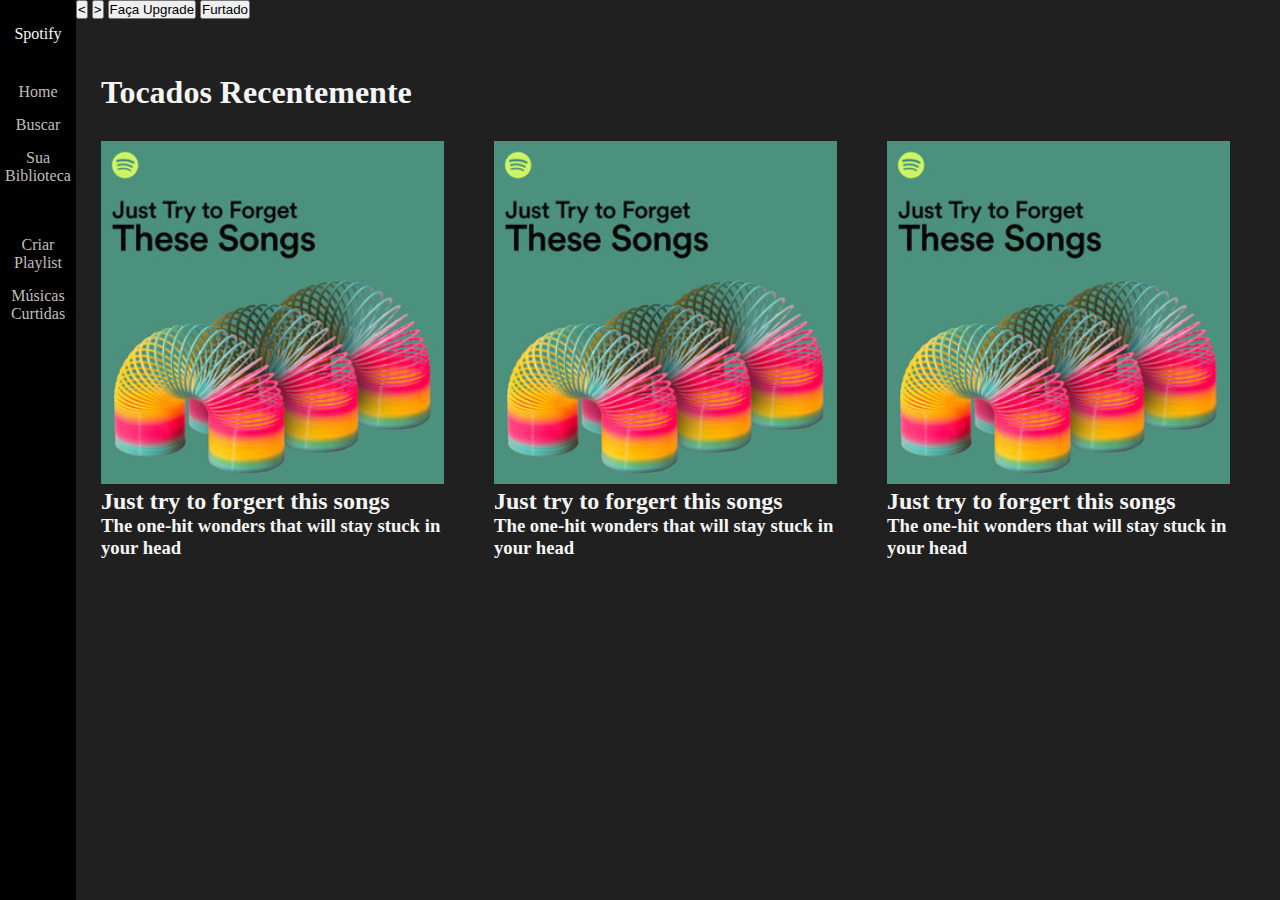
==== SpotifyClone/Index.html @ ba8215af "Adicionados as playlists, heades  e navegação. Estilização pendente" ====
<!DOCTYPE html>
<html>
<head>
    <meta charset='utf-8'>
    <meta http-equiv='X-UA-Compatible' content='IE=edge'>
    <title>Spotify | Home</title>
    <meta name='viewport' content='width=device-width, initial-scale=1'>
    <link rel='stylesheet' type='text/css' media='screen' href='Styles.css'>
    <script src='Script.js'></script>
</head>
<body>
    <nav class="navegacao">
       
        <div class="logo">Spotify</div>

        <div class="principal">
            <a href="#">Home</a>
            <a href="#">Buscar</a>
            <a href="#">Sua Biblioteca</a>
            <br><br>
            <a href="#">Criar Playlist</a>
            <a href="#">Músicas Curtidas</a>
        </div>
       
        <div class="musicas">
        
        </div>
    </nav>

    
    <nav class="content">
        <header>
            <button> < </button>
            <button> > </button>
            <button class="upgrade">Faça Upgrade</button> 
            <button class="perfil">Furtado</button>
        </header>
        <div class="container">
            <h1>Tocados Recentemente</h1>
                
            <div class="card">
                <a href="#">
                    <img src="img/Playlist.png" alt="">    
                    <h2>Just try to forgert this songs</h2>
                    <h3>The one-hit wonders that will stay stuck in your head</h3>
                </a>
                
                <a href="#">
                    <img src="img/Playlist.png" alt="">    
                    <h2>Just try to forgert this songs</h2>
                    <h3>The one-hit wonders that will stay stuck in your head</h3>
                </a>
        
                <a href="#">
                    <img src="img/Playlist.png" alt="">    
                    <h2>Just try to forgert this songs</h2>
                    <h3>The one-hit wonders that will stay stuck in your head</h3>
                </a>
            </div>
        </div>
    </nav>

</body>
</html>
---- SpotifyClone/Styles.css ----
*{
    padding: 0;
    margin: 0;
}

.navegacao{
    background-color: rgb(0, 0, 0);
    width: 350px;
    text-align: center;
    margin: 0;
    height: 100vh;
}

.logo{
    margin-bottom: 40px;
    text-align: center;
    color: whitesmoke;
    margin-top:0;
    margin-left: 0;
    padding-top: 25px;
    ;
}

.principal{
    display: flex;
    flex-direction: column;
    margin-bottom: 45px;
}

.principal a{
   text-decoration: none;
   margin-bottom: 15px;
   color: rgb(192, 190, 190);
}

.principal a:hover{
    color: white;
}

body{
    display: flex;
    flex-direction: row;
}

.content{
    color: whitesmoke;
    background-color: rgb(32, 32, 32);
    width: 200vh;
}

.container{
    margin-top: 55px;
    margin-left: 25px;
}

.card{
    display: flex;
    flex-direction: row;
    margin-top: 30px;
}

.card a{
    color: whitesmoke;
    text-decoration: none;
    padding-right: 50px;
}
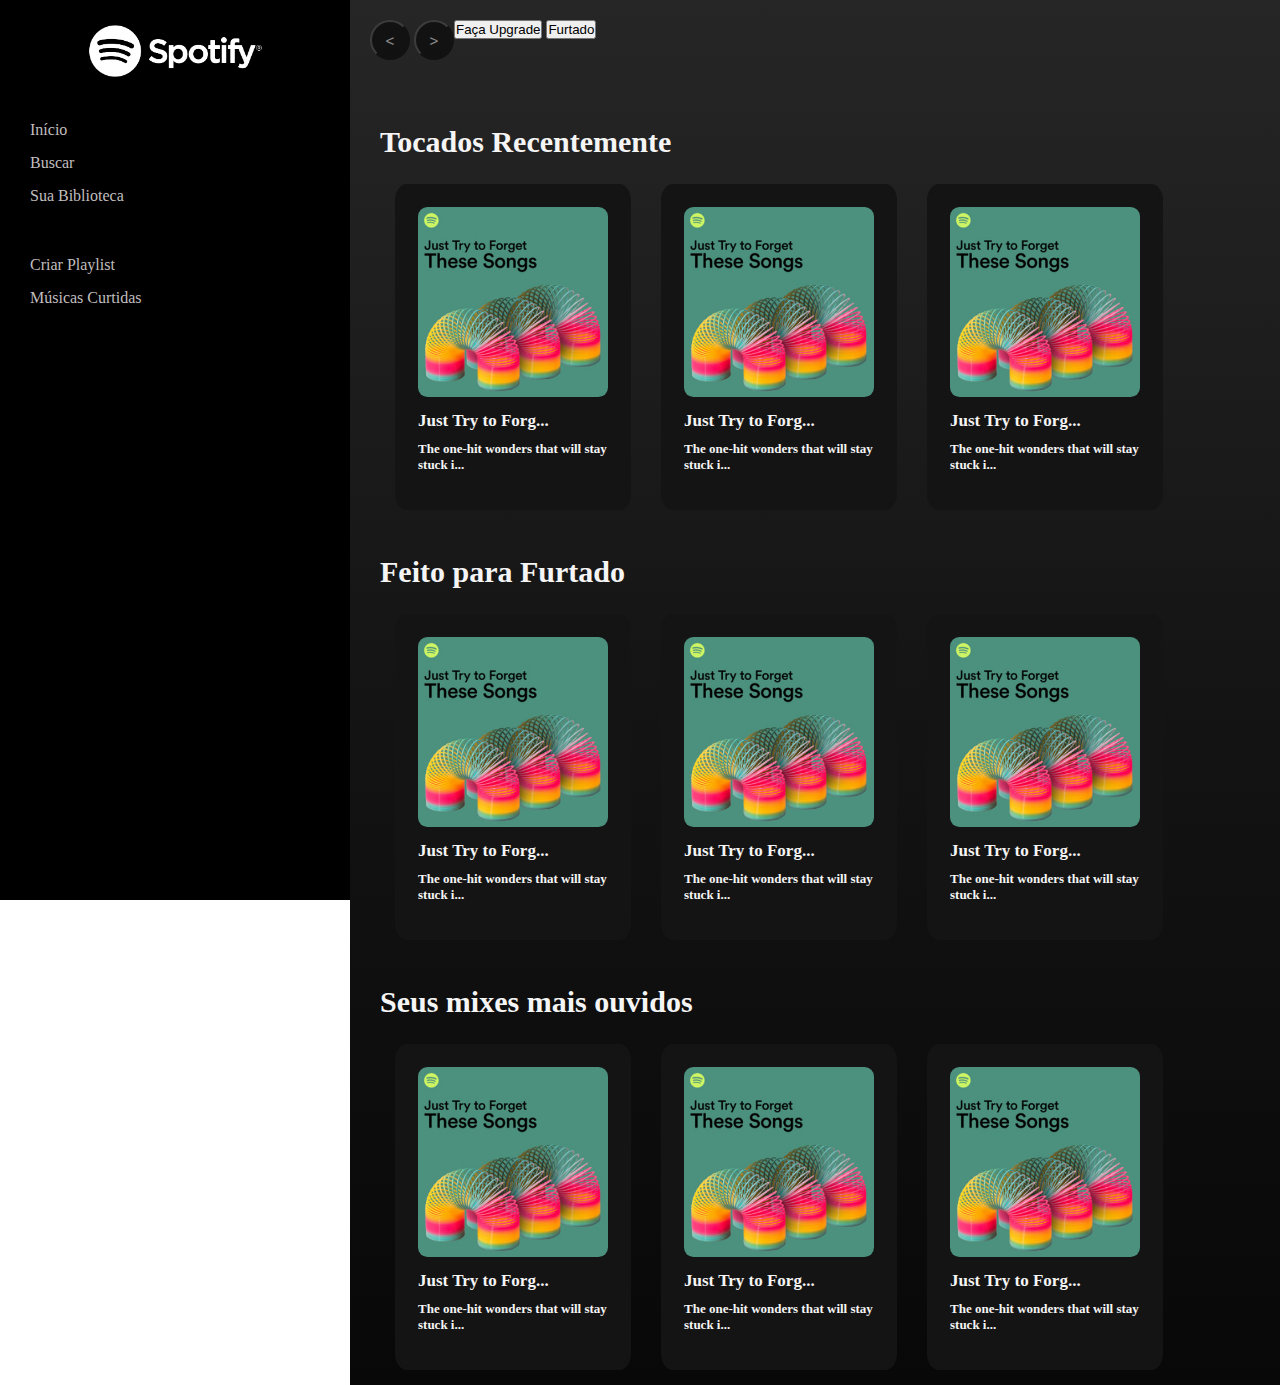
==== commit 477a2163: "Avanço na estilização, cards melhorados e novos cards adicionados. Logo adicionada" ====
--- a/SpotifyClone/Index.html
+++ b/SpotifyClone/Index.html
@@ -11,10 +11,12 @@
 <body>
     <nav class="navegacao">
        
-        <div class="logo">Spotify</div>
+        <div class="logo">
+            <img src="img/White_Logo.png" alt="">
+        </div>
 
         <div class="principal">
-            <a href="#">Home</a>
+            <a href="#">Início</a>
             <a href="#">Buscar</a>
             <a href="#">Sua Biblioteca</a>
             <br><br>
@@ -27,38 +29,108 @@
         </div>
     </nav>
 
-    
     <nav class="content">
         <header>
-            <button> < </button>
-            <button> > </button>
+            <div class="left">
+            <button class="preview"> < </button>
+            <button class="next"> > </button>
+            </div>
+            
+            <div class="right">
             <button class="upgrade">Faça Upgrade</button> 
             <button class="perfil">Furtado</button>
+            </div>   
         </header>
         <div class="container">
+            
+            <!-- Inicio card 1 -->  
             <h1>Tocados Recentemente</h1>
                 
             <div class="card">
+                <div class="playlist">
                 <a href="#">
                     <img src="img/Playlist.png" alt="">    
-                    <h2>Just try to forgert this songs</h2>
-                    <h3>The one-hit wonders that will stay stuck in your head</h3>
+                    <h2>Just Try to Forg...</h2>
+                    <h3>The one-hit wonders that will stay stuck i...</h3>
                 </a>
-                
+                </div>
+                <div class="playlist">
                 <a href="#">
                     <img src="img/Playlist.png" alt="">    
-                    <h2>Just try to forgert this songs</h2>
-                    <h3>The one-hit wonders that will stay stuck in your head</h3>
+                    <h2>Just Try to Forg...</h2>
+                    <h3>The one-hit wonders that will stay stuck i...</h3>
                 </a>
-        
+                </div>
+                <div class="playlist">
                 <a href="#">
                     <img src="img/Playlist.png" alt="">    
-                    <h2>Just try to forgert this songs</h2>
-                    <h3>The one-hit wonders that will stay stuck in your head</h3>
+                    <h2>Just Try to Forg...</h2>
+                    <h3>The one-hit wonders that will stay stuck i...</h3>
                 </a>
+                </div>
             </div>
+            <!-- Fim card 1 -->
+
+            <!-- Inicio card 2 -->
+            <h1>Feito para Furtado</h1>
+            
+            <div class="card">
+                <div class="playlist">
+                <a href="#">
+                    <img src="img/Playlist.png" alt="">    
+                    <h2>Just Try to Forg...</h2>
+                    <h3>The one-hit wonders that will stay stuck i...</h3>
+                </a>
+                </div>
+                <div class="playlist">
+                <a href="#">
+                    <img src="img/Playlist.png" alt="">    
+                    <h2>Just Try to Forg...</h2>
+                    <h3>The one-hit wonders that will stay stuck i...</h3>
+                </a>
+                </div>
+                <div class="playlist">
+                <a href="#">
+                    <img src="img/Playlist.png" alt="">    
+                    <h2>Just Try to Forg...</h2>
+                    <h3>The one-hit wonders that will stay stuck i...</h3>
+                </a>
+                </div>
+            </div>
+            <!-- Fim card 2 -->
+
+            <!-- Inicio card 3 -->
+            <h1>Seus mixes mais ouvidos</h1>
+            <div class="card">
+                <div class="playlist">
+                <a href="#">
+                    <img src="img/Playlist.png" alt="">    
+                    <h2>Just Try to Forg...</h2>
+                    <h3>The one-hit wonders that will stay stuck i...</h3>
+                </a>
+                </div>
+                <div class="playlist">
+                <a href="#">
+                    <img src="img/Playlist.png" alt="">    
+                    <h2>Just Try to Forg...</h2>
+                    <h3>The one-hit wonders that will stay stuck i...</h3>
+                </a>
+                </div>
+                <div class="playlist">
+                <a href="#">
+                    <img src="img/Playlist.png" alt="">    
+                    <h2>Just Try to Forg...</h2>
+                    <h3>The one-hit wonders that will stay stuck i...</h3>
+                </a>
+                </div>
+            </div>
+            <!-- Fim card 3 -->
         </div>
     </nav>
 
+<footer>
+
+</footer>
+
 </body>
 </html>--- a/SpotifyClone/Styles.css
+++ b/SpotifyClone/Styles.css
@@ -6,9 +6,10 @@
 .navegacao{
     background-color: rgb(0, 0, 0);
     width: 350px;
-    text-align: center;
+    text-align: left;
     margin: 0;
     height: 100vh;
+    position: fixed;
 }
 
 .logo{
@@ -18,13 +19,17 @@
     margin-top:0;
     margin-left: 0;
     padding-top: 25px;
-    ;
+}
+
+.logo img{
+    width: 175px;
 }
 
 .principal{
     display: flex;
     flex-direction: column;
     margin-bottom: 45px;
+    padding-left: 30px;
 }
 
 .principal a{
@@ -44,24 +49,100 @@
 
 .content{
     color: whitesmoke;
-    background-color: rgb(32, 32, 32);
+    background-image: linear-gradient( to bottom,rgb(38, 38, 38), rgb(20, 20, 20), rgb(8, 8, 8) );
     width: 200vh;
+    margin-left: 350px;
 }
 
 .container{
-    margin-top: 55px;
-    margin-left: 25px;
+    margin-top: 35px;
+    margin-left: 30px;
 }
 
 .card{
     display: flex;
     flex-direction: row;
-    margin-top: 30px;
+    padding-top: 10px;
+    align-content: space-around;
 }
 
-.card a{
+.playlist a{
     color: whitesmoke;
     text-decoration: none;
     padding-right: 50px;
 }
 
+.preview{
+    border-radius: 50%;
+    background-color: black;
+    width: 40px;
+    height: 40px;
+    color: whitesmoke;
+    opacity: 0.5;
+    font-size: 15px;
+}
+
+.next{
+    border-radius: 50%;
+    background-color: black;
+    width: 40px;
+    height: 40px;
+    color: whitesmoke;
+    opacity: 0.5;
+    font-size: 15px;
+}
+
+.left{
+padding-left:20px;
+}
+
+.right{
+    text-align:end;
+}
+
+header{
+    display: flex;
+    padding-top: 20px;
+}
+.playlist{
+    padding: 20px;
+    border-style: solid;
+    border-radius: 5%;
+    border-color: rgb(20, 20, 20);
+    align-items: center;
+    margin: 15px;
+    width: 190px;
+    height: 280px;
+    background-color: rgb(20, 20, 20);
+}
+
+.playlist img{
+    width: 190px;
+    border-radius: 5%;
+    box-shadow: 40px;
+}
+
+.playlist h2{
+    font-size: 17px;
+    padding-top: 10px;
+}
+
+.playlist h3{
+    padding-top: 10px;
+    font-size: 13px;
+}
+
+.card :hover{
+    background-color:rgb(38, 38, 38) ;
+    cursor: pointer;
+}
+
+.container h1{
+    font-size: 30px;
+    padding-top: 30px;
+}
+
+footer{
+    background-color: rgb(38, 38, 38);
+    position: fixed;
+}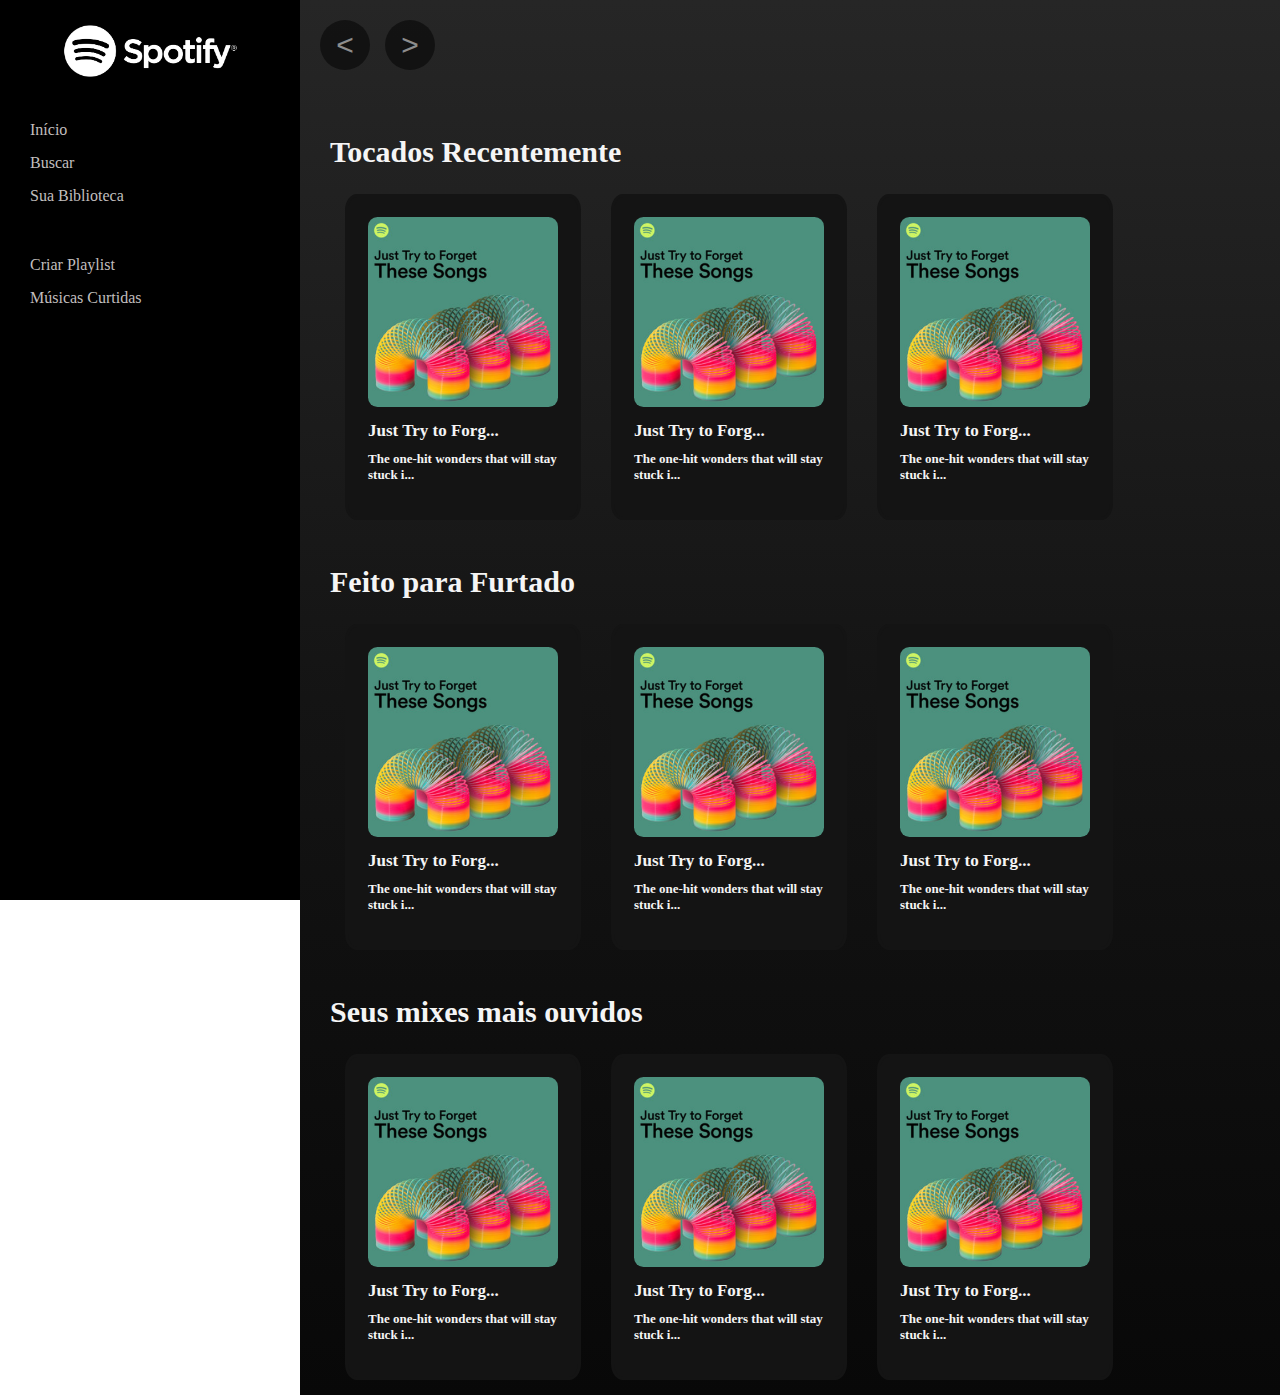
==== commit c869b16f: "Modificações no header, foto de perfil adicionada, ajustes nas medidas dos botões e estilização do h" ====
--- a/SpotifyClone/Index.html
+++ b/SpotifyClone/Index.html
@@ -12,7 +12,9 @@
     <nav class="navegacao">
        
         <div class="logo">
-            <img src="img/White_Logo.png" alt="">
+            <a href="Index.html">
+                <img src="img/White_Logo.png" alt="Spotify">
+            </a>
         </div>
 
         <div class="principal">
@@ -30,7 +32,7 @@
     </nav>
 
     <nav class="content">
-        <header>
+        <header class="menu">
             <div class="left">
             <button class="preview"> < </button>
             <button class="next"> > </button>
@@ -38,7 +40,10 @@
             
             <div class="right">
             <button class="upgrade">Faça Upgrade</button> 
-            <button class="perfil">Furtado</button>
+            <button class="perfil">
+                <img src="img/avatar.jpg" alt="avatar" class="avatar">
+                <h4>Furtado</h4>
+            </button>
             </div>   
         </header>
         <div class="container">
--- a/SpotifyClone/Styles.css
+++ b/SpotifyClone/Styles.css
@@ -5,7 +5,7 @@
 
 .navegacao{
     background-color: rgb(0, 0, 0);
-    width: 350px;
+    width: 300px;
     text-align: left;
     margin: 0;
     height: 100vh;
@@ -51,7 +51,7 @@
     color: whitesmoke;
     background-image: linear-gradient( to bottom,rgb(38, 38, 38), rgb(20, 20, 20), rgb(8, 8, 8) );
     width: 200vh;
-    margin-left: 350px;
+    margin-left: 300px;
 }
 
 .container{
@@ -75,35 +75,84 @@
 .preview{
     border-radius: 50%;
     background-color: black;
-    width: 40px;
-    height: 40px;
+    width: 50px;
+    height: 50px;
     color: whitesmoke;
     opacity: 0.5;
-    font-size: 15px;
+    font-size: 30px;
+    margin-right: 15px;
+    cursor: pointer;
+    border-style: none;
 }
 
 .next{
     border-radius: 50%;
     background-color: black;
-    width: 40px;
-    height: 40px;
+    width: 50px;
+    height: 50px;
     color: whitesmoke;
     opacity: 0.5;
-    font-size: 15px;
+    font-size: 30px;
+    cursor: pointer;
+    border-style: none;
 }
 
 .left{
-padding-left:20px;
+    padding-left:20px;
+    display: flex;
 }
 
 .right{
-    text-align:end;
+    margin-left: 110vh;
+    display: flex;
+    margin-top: 4px;
 }
 
-header{
+.upgrade{
+    background-color:rgb(38, 38, 38);
+    color: whitesmoke;
+    padding: 5px;
+    border-radius: 200px;
+    font-size: 17px;
+    width: 150px;
+    height: 37px;
+    cursor: pointer;
+    border-color: whitesmoke;
+}
+
+.perfil{
+    background-color:rgb(8, 8, 8);
+    color: whitesmoke;
+    border-radius: 200px;
+    font-size: 17px;
+    width: 150px;
+    height: 38px;
+    margin-left: 10px;
     display: flex;
-    padding-top: 20px;
+    cursor: pointer;
+    border-style: none;
 }
+
+.perfil h4{
+    margin-left: 7px;
+    padding-top: 9px;
+}
+
+.avatar{
+    width: 30px;
+    height: 30px;
+    border-radius: 200px;
+    margin: 0;
+    padding-top: 4px;
+    padding-left: 3px;
+}
+
+.menu{
+    display: flex;
+    padding-top: 20px;  
+    width: 160vh;
+}
+
 .playlist{
     padding: 20px;
     border-style: solid;
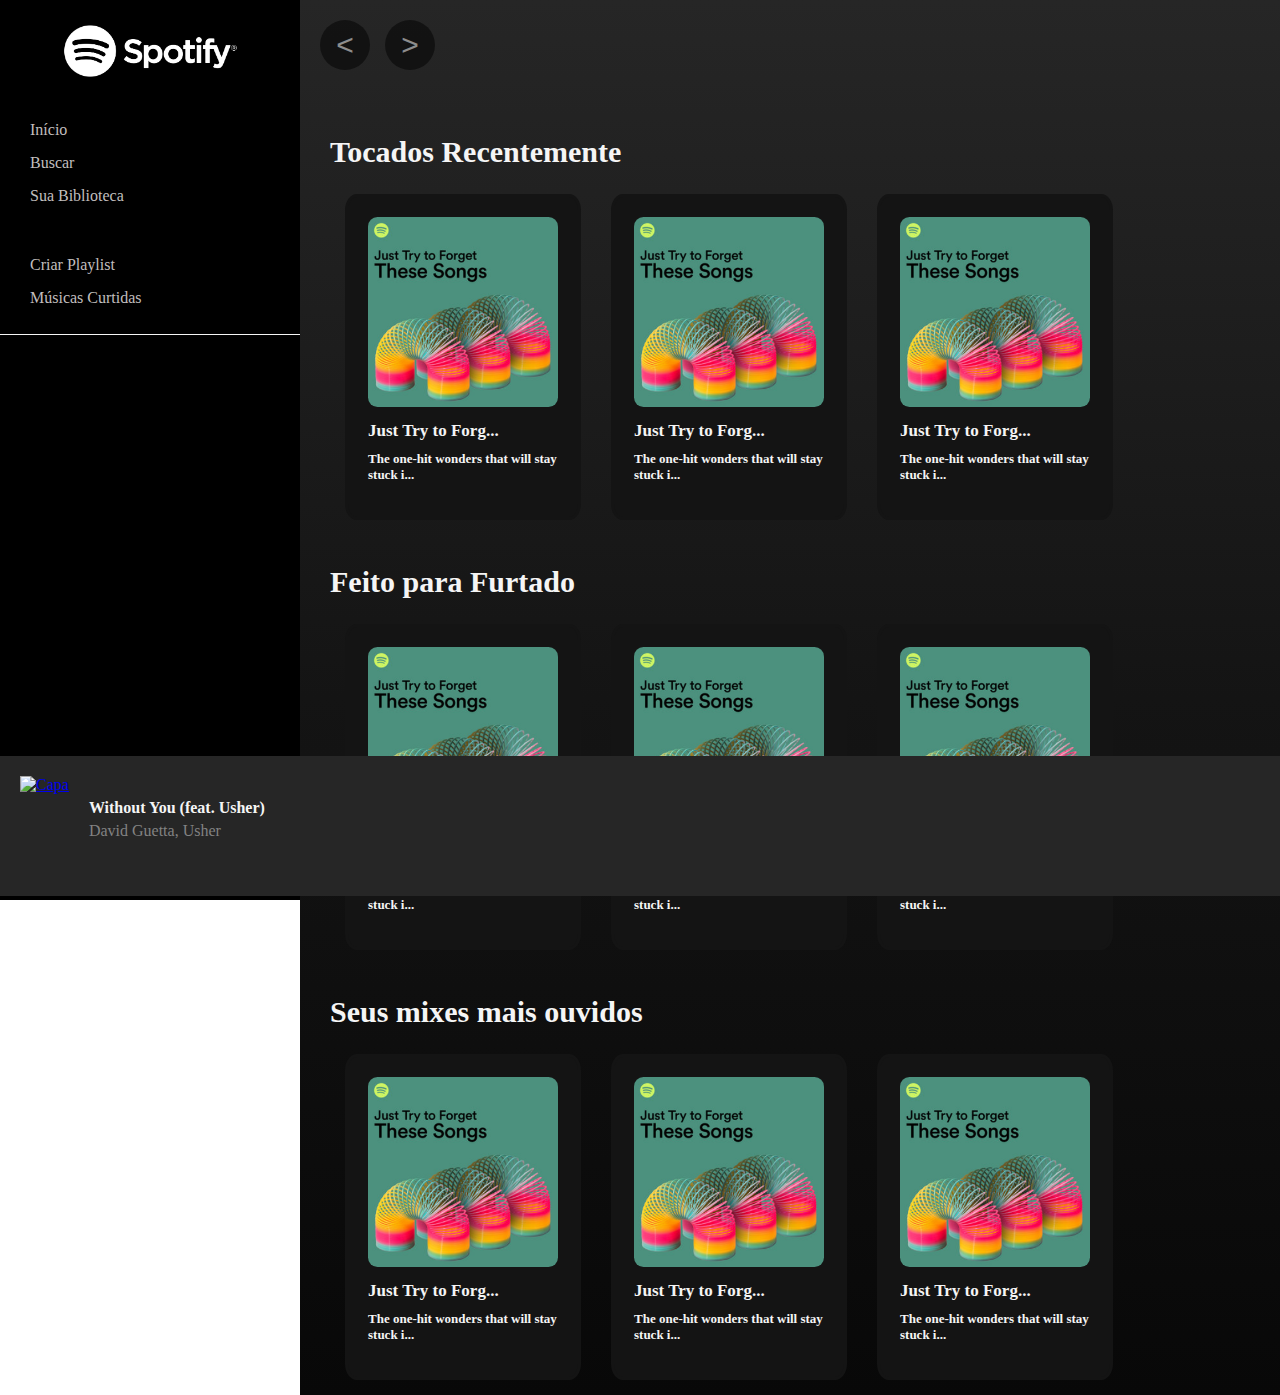
==== commit 10b7db54: "Footer arrumado e inicio da barra de música" ====
--- a/SpotifyClone/Index.html
+++ b/SpotifyClone/Index.html
@@ -9,6 +9,7 @@
     <script src='Script.js'></script>
 </head>
 <body>
+    <div class="home">
     <nav class="navegacao">
        
         <div class="logo">
@@ -132,9 +133,27 @@
             <!-- Fim card 3 -->
         </div>
     </nav>
+</div>
+<footer>
+    <nav class="bar">
+    <div class="music">
+        <a href="#">
+            <img src="img/Descobertas_da_Semana.png" alt="Capa">
+        </a>
+        <div class="details">
+        <a href="#" class="h3">Without You (feat. Usher)</a>
+        <a href="#" class="p">David Guetta, Usher</a>
+        </div>
+    </div>
+    
+    <div class="controls">
 
-<footer>
+    </div>
+    
+    <div class="icons">
 
+    </div>
+</nav>
 </footer>
 
 </body>
--- a/SpotifyClone/Styles.css
+++ b/SpotifyClone/Styles.css
@@ -30,6 +30,10 @@
     flex-direction: column;
     margin-bottom: 45px;
     padding-left: 30px;
+    border-bottom: solid 1px;
+    border-color: whitesmoke;
+    padding-bottom: 12px;
+    
 }
 
 .principal a{
@@ -43,6 +47,11 @@
 }
 
 body{
+   display: flex;
+   flex-direction: column;
+}
+
+.home{
     display: flex;
     flex-direction: row;
 }
@@ -193,5 +202,45 @@
 
 footer{
     background-color: rgb(38, 38, 38);
+    color: whitesmoke;
+    display: flex;
+    flex-direction: row;
+    width: 100%;
     position: fixed;
-}+    margin-top: 84vh;
+    padding-bottom: 5px;
+    height: 135px;
+}
+
+footer .bar img{
+    width: 100px;
+    padding: 20px;
+}
+
+footer .bar .music{
+    display: flex;
+    flex-direction: row;
+    align-self: center;
+}
+
+.details .h3{
+    font-weight: bold;
+}
+
+.details .p{
+    padding-top: 5px;
+    color: rgb(130, 130, 130);
+}
+
+.details a{
+    padding-top: 43px;
+    display: flex;
+    color: whitesmoke;
+    text-decoration: none;
+}
+
+.details :hover{
+    text-decoration: underline;
+    color: whitesmoke;
+}
+
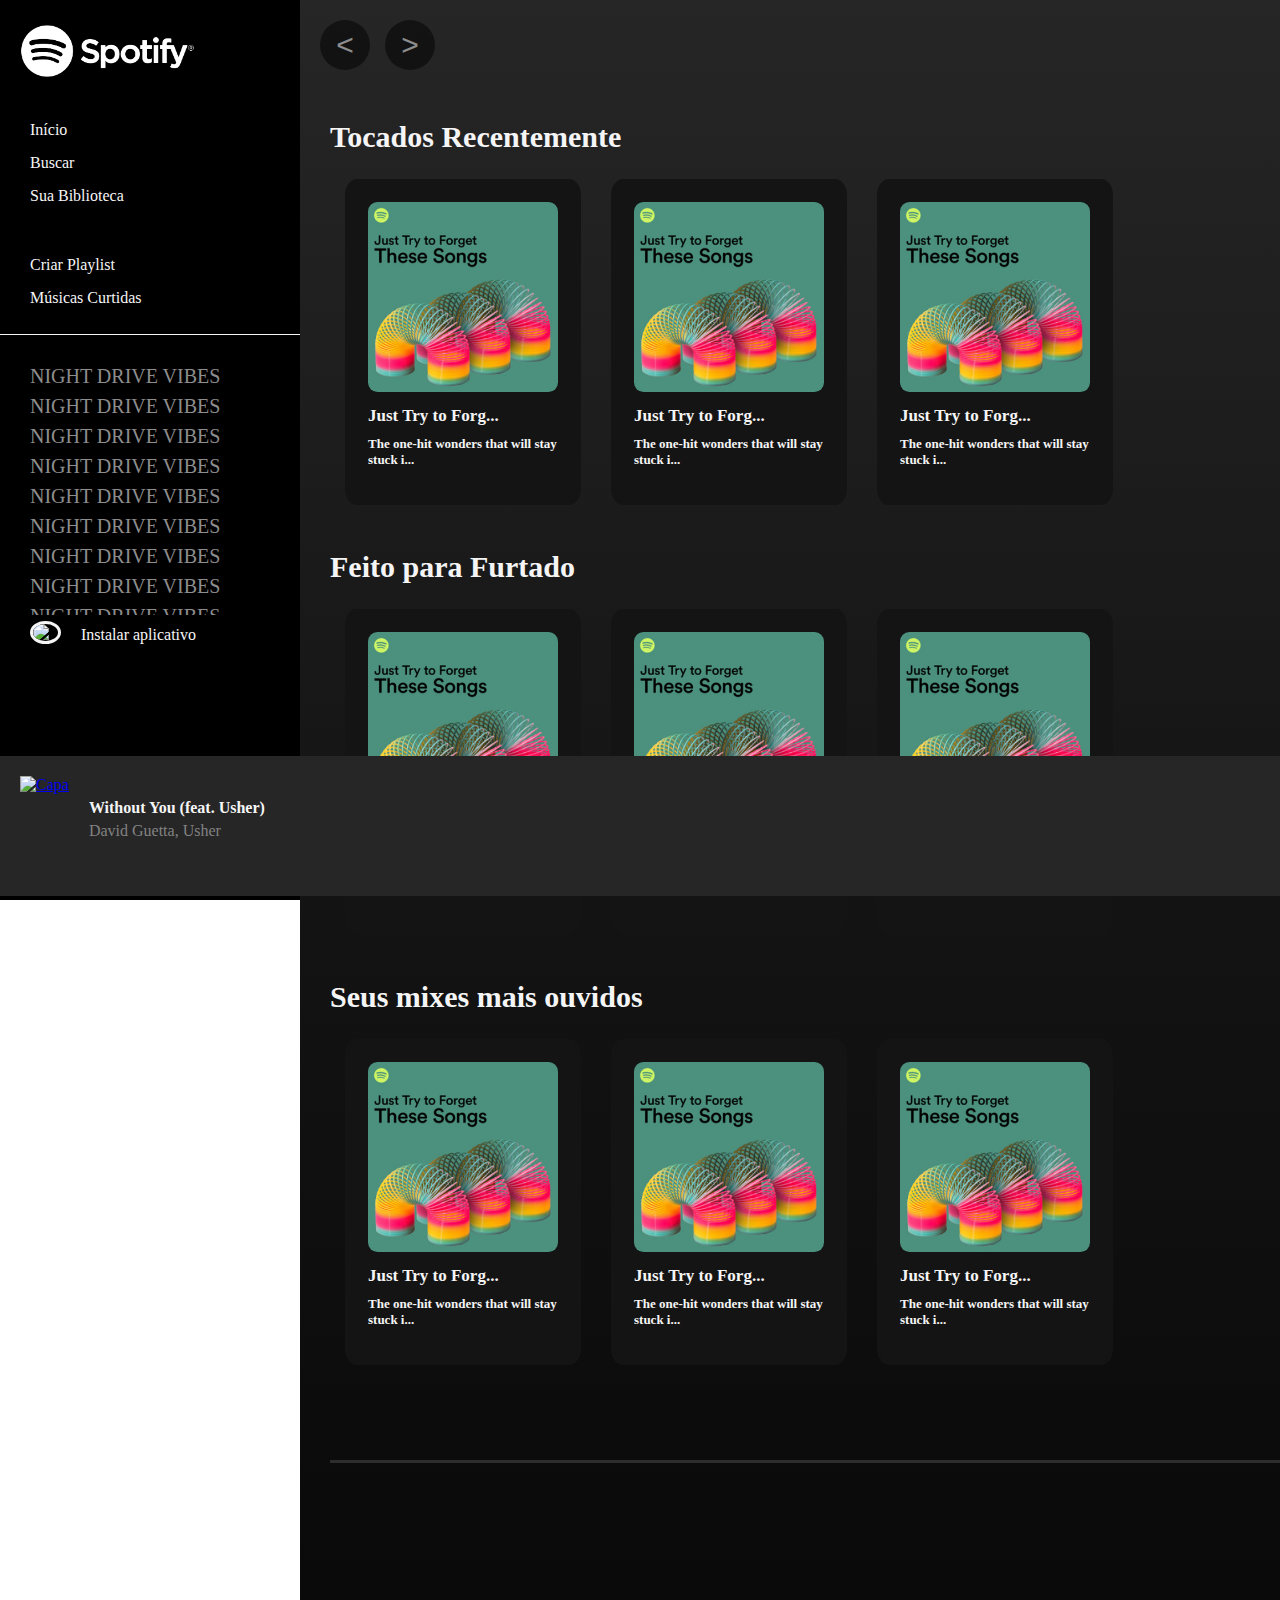
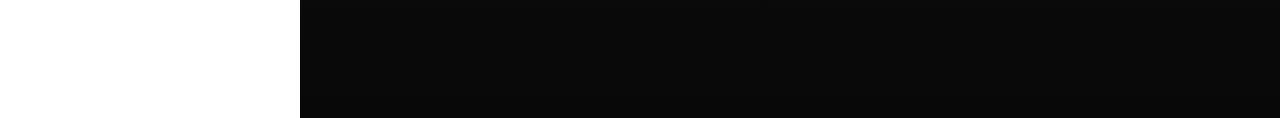
==== commit decf3c4e: "Adicionada pagina Login (sem conteudo)" ====
--- a/SpotifyClone/Index.html
+++ b/SpotifyClone/Index.html
@@ -5,7 +5,7 @@
     <meta http-equiv='X-UA-Compatible' content='IE=edge'>
     <title>Spotify | Home</title>
     <meta name='viewport' content='width=device-width, initial-scale=1'>
-    <link rel='stylesheet' type='text/css' media='screen' href='Styles.css'>
+    <link rel='stylesheet' type='text/css' media='screen' href='css/Home.css'>
     <script src='Script.js'></script>
 </head>
 <body>
@@ -28,7 +28,27 @@
         </div>
        
         <div class="musicas">
-        
+            <ul>
+                <li>NIGHT DRIVE VIBES</li>
+                <li>NIGHT DRIVE VIBES</li>
+                <li>NIGHT DRIVE VIBES</li>
+                <li>NIGHT DRIVE VIBES</li>
+                <li>NIGHT DRIVE VIBES</li>
+                <li>NIGHT DRIVE VIBES</li>
+                <li>NIGHT DRIVE VIBES</li>
+                <li>NIGHT DRIVE VIBES</li>
+                <li>NIGHT DRIVE VIBES</li>
+                <li>NIGHT DRIVE VIBES</li>
+                <li>NIGHT DRIVE VIBES</li>
+                <li>NIGHT DRIVE VIBES</li>
+                <li>NIGHT DRIVE VIBES</li>
+                <li>NIGHT DRIVE VIBES</li>
+            </ul>
+        </div>
+
+        <div class="install">
+            <img src="img/install-app.png">
+            <a href="#">Instalar aplicativo</a>
         </div>
     </nav>
 
--- a/SpotifyClone/css/Home.css
+++ b/SpotifyClone/css/Home.css
@@ -0,0 +1,318 @@
+*{
+    padding: 0;
+    margin: 0;
+}
+
+.navegacao{
+    background-color: rgb(0, 0, 0);
+    width: 300px;
+    text-align: left;
+    margin: 0;
+    height: 100vh;
+    position: fixed;
+    overflow: -moz-hidden-unscrollable;
+}
+
+.logo{
+    margin-bottom: 40px;
+    text-align: left;
+    color: whitesmoke;
+    margin-top:0;
+    margin-left: 20px;
+    padding-top: 25px;
+}
+
+.logo img{
+    width: 175px;
+}
+
+.principal{
+    display: flex;
+    flex-direction: column;
+    margin-bottom: 30px;
+    padding-left: 30px;
+    border-bottom: solid 1px;
+    border-color: whitesmoke;
+    padding-bottom: 12px;
+}
+
+.principal a{
+   text-decoration: none;
+   margin-bottom: 15px;
+   color: whitesmoke;
+}
+
+.principal a:hover{
+    font-weight: bold;
+}
+
+body{
+    display: flex;
+    flex-direction: column;
+}
+
+.home{
+    display: flex;
+    flex-direction: row;
+}
+
+.content{
+    color: whitesmoke;
+    background-image: linear-gradient( to bottom,rgb(38, 38, 38), rgb(20, 20, 20), rgb(8, 8, 8) );
+    width: 175vh;
+    margin-left: 300px;
+}
+
+.container{
+    margin-top: 35px;
+    margin-left: 30px;
+}
+
+.card{
+    display: flex;
+    flex-direction: row;
+    padding-top: 10px;
+    align-content: space-around;
+}
+
+.playlist a{
+    color: whitesmoke;
+    text-decoration: none;
+    padding-right: 50px;
+}
+
+.preview{
+    border-radius: 50%;
+    background-color: black;
+    width: 50px;
+    height: 50px;
+    color: whitesmoke;
+    opacity: 0.5;
+    font-size: 30px;
+    margin-right: 15px;
+    cursor: pointer;
+    border-style: none;
+}
+
+.next{
+    border-radius: 50%;
+    background-color: black;
+    width: 50px;
+    height: 50px;
+    color: whitesmoke;
+    opacity: 0.5;
+    font-size: 30px;
+    cursor: pointer;
+    border-style: none;
+}
+
+.left{
+    padding-left:20px;
+    display: flex;
+}
+
+.right{
+    margin-left: 110vh;
+    display: flex;
+    margin-top: 4px;
+}
+
+.upgrade{
+    background-color:rgb(38, 38, 38);
+    color: whitesmoke;
+    padding: 5px;
+    border-radius: 200px;
+    font-size: 17px;
+    width: 150px;
+    height: 37px;
+    cursor: pointer;
+    border-color: whitesmoke;
+}
+
+.right .upgrade:hover{
+    transform: scale(1.05);
+    font-weight: bold;
+}
+
+.right .perfil:hover{
+    background-color: rgb(44, 44, 44);
+}
+
+.perfil{
+    background-color:rgb(8, 8, 8);
+    color: whitesmoke;
+    border-radius: 200px;
+    font-size: 17px;
+    width: 150px;
+    height: 38px;
+    margin-left: 10px;
+    display: flex;
+    cursor: pointer;
+    border-style: none;
+    opacity: 0.8;
+}
+
+.perfil h4{
+    margin-left: 7px;
+    padding-top: 9px;
+}
+
+.avatar{
+    width: 30px;
+    height: 30px;
+    border-radius: 200px;
+    margin: 0;
+    padding-top: 4px;
+    padding-left: 3px;
+}
+
+.menu{
+    display: flex;
+    padding-top: 20px;  
+    width: 160vh;
+    position: fixed;
+}
+
+.playlist{
+    padding: 20px;
+    border-style: solid;
+    border-radius: 5%;
+    border-color: rgb(20, 20, 20);
+    align-items: center;
+    margin: 15px;
+    width: 190px;
+    height: 280px;
+    background-color: rgb(20, 20, 20);
+}
+
+.playlist img{
+    width: 190px;
+    border-radius: 5%;
+    box-shadow: 40px;
+}
+
+.playlist h2{
+    font-size: 17px;
+    padding-top: 10px;
+}
+
+.playlist h3{
+    padding-top: 10px;
+    font-size: 13px;
+}
+
+.card :hover{
+    background-color:rgb(38, 38, 38) ;
+    cursor: pointer;
+}
+
+.container h1{
+    font-size: 30px;
+    padding-top: 30px;
+    width: max-content;
+}
+
+.container h1:hover{
+    cursor: pointer;
+    text-decoration: underline;
+}
+
+footer{
+    background-color: rgb(38, 38, 38);
+    color: whitesmoke;
+    display: flex;
+    flex-direction: row;
+    width: 100%;
+    position: fixed;
+    margin-top: 84vh;
+    padding-bottom: 5px;
+    height: 135px;
+}
+
+footer .bar img{
+    width: 100px;
+    padding: 20px;
+}
+
+footer .bar .music{
+    display: flex;
+    flex-direction: row;
+    align-self: center;
+}
+
+.details .h3{
+    font-weight: bold;
+}
+
+.details .p{
+    padding-top: 5px;
+    color: rgb(130, 130, 130);
+}
+
+.details a{
+    padding-top: 43px;
+    display: flex;
+    color: whitesmoke;
+    text-decoration: none;
+}
+
+.details :hover{
+    text-decoration: underline;
+    color: whitesmoke;
+}
+
+.container{
+    padding-top: 55px;
+    padding-bottom: 80px;
+    border-bottom: 1px;
+    border: rgb(46, 46, 46);
+    border-bottom-style: solid;
+    margin-bottom: 255px;
+}
+
+.musicas{
+    color: rgb(141, 141, 141);
+    padding-left: 30px;
+    text-align: left;
+    cursor: pointer;
+}
+
+.musicas ul{
+    list-style:none;
+    overflow-y: scroll;
+    height: 250px;
+}
+
+.musicas ul li{
+    font-size: 20px;
+    margin-bottom: 7px;
+}
+
+.musicas ul li:hover{
+    font-weight: bold;
+}
+
+.install img{
+    width: 25px;
+    border: solid;
+    border-color: whitesmoke;
+    border-radius: 50%;
+}
+
+.install{
+    display: flex;
+    flex-direction: row;
+    padding-left: 30px;
+    margin-top: 6px;
+}
+
+.install a{
+    padding-left: 20px;
+    padding-top: 5px;
+    color: whitesmoke;
+    text-decoration: none;
+}
+
+.install a:hover{
+    font-weight: bold;
+}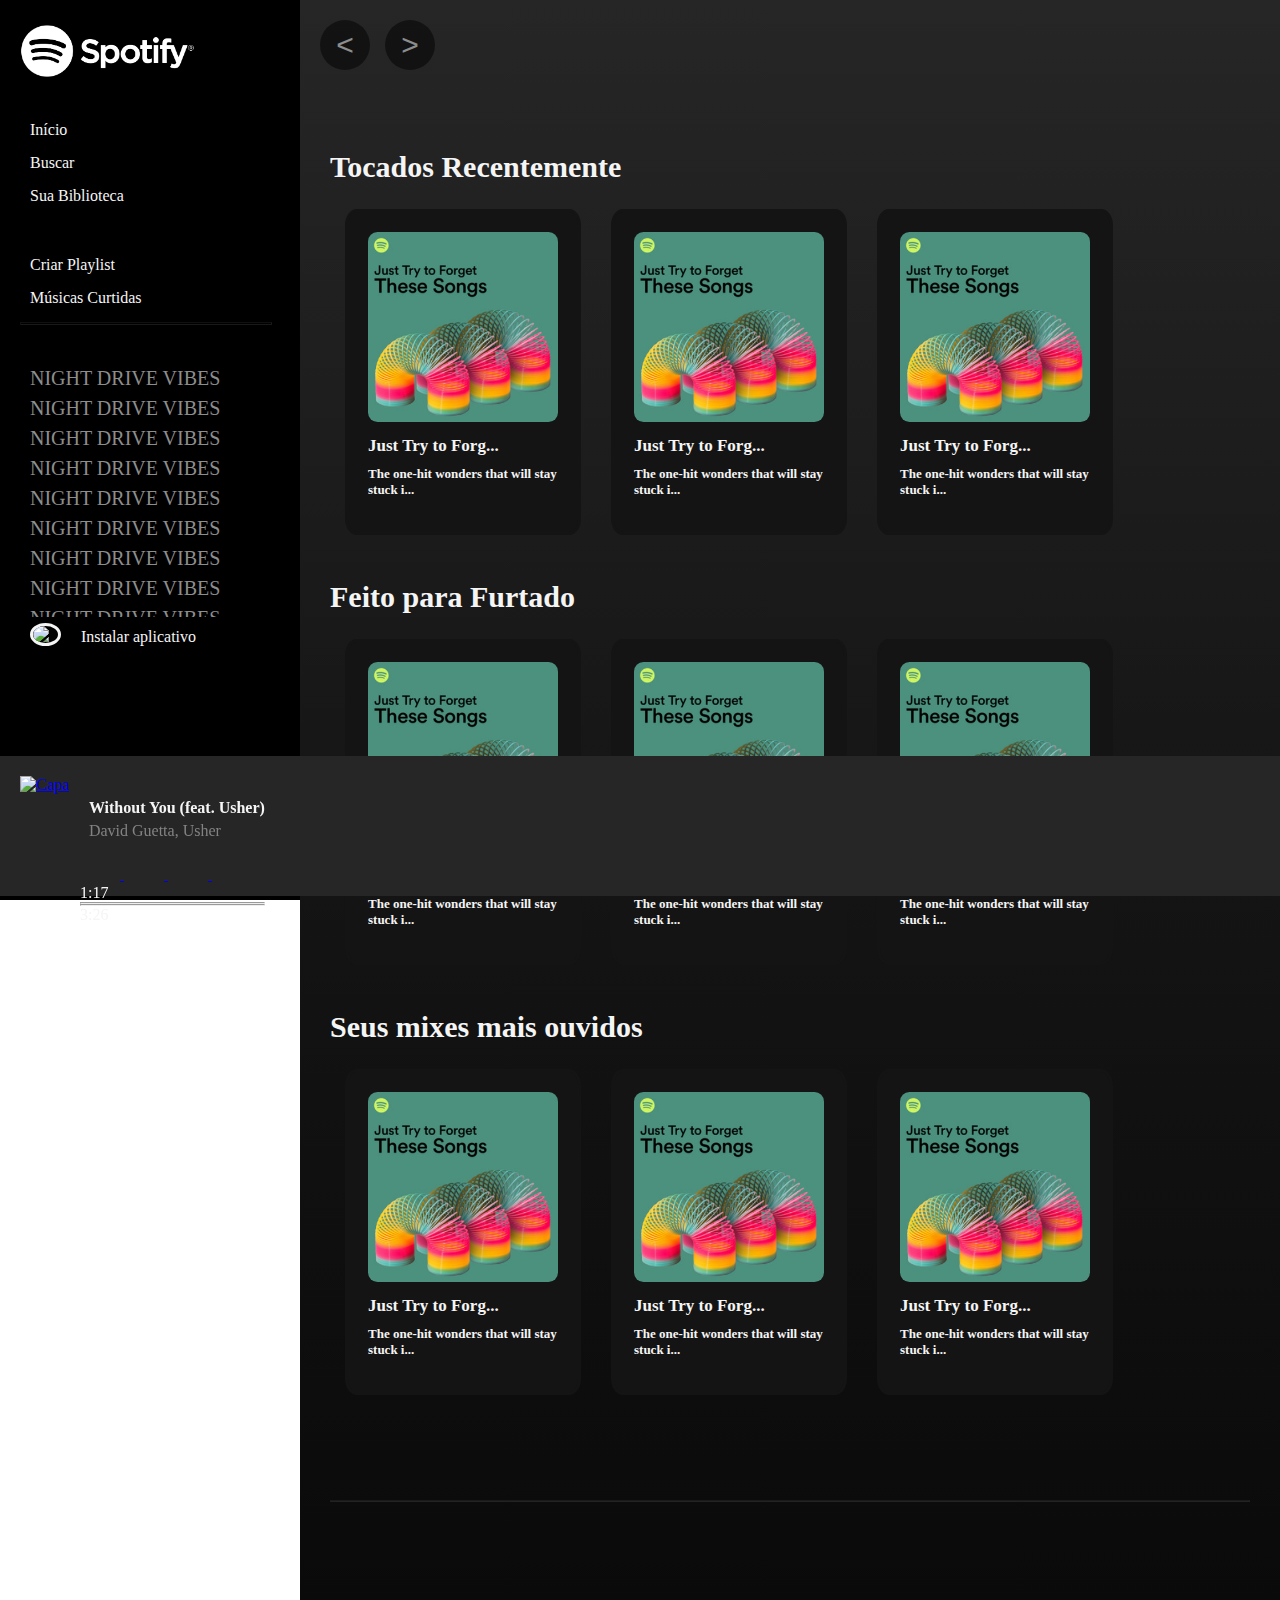
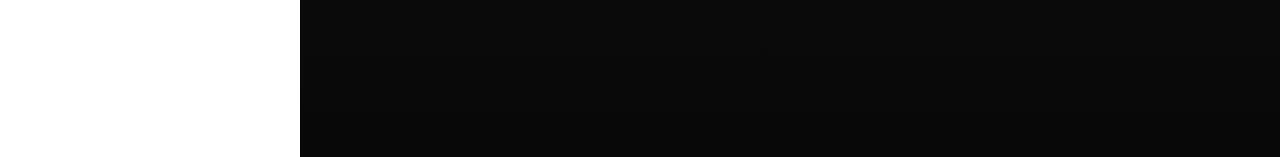
==== commit 4c801f80: "alteração no footer e adicionadas as tags <hr>" ====
--- a/SpotifyClone/Index.html
+++ b/SpotifyClone/Index.html
@@ -25,6 +25,7 @@
             <br><br>
             <a href="#">Criar Playlist</a>
             <a href="#">Músicas Curtidas</a>
+            <hr class="pline">
         </div>
        
         <div class="musicas">
@@ -151,6 +152,7 @@
                 </div>
             </div>
             <!-- Fim card 3 -->
+            <hr class="cline">
         </div>
     </nav>
 </div>
@@ -167,7 +169,16 @@
     </div>
     
     <div class="controls">
-
+        <div class="comandos">
+            <a href="#" class="random"> <img src=""> </a>
+            <a href="#" class="voltar"> <img src=""> </a>
+            <a href="#" class="pausar"> <img src=""> </a>
+            <a href="#" class="avancar"> <img src=""> </a>
+        </div>
+        <p class="pleft">1:17</p>
+        <hr class="above">
+        <hr class="under">
+        <p class="pright">3:26</p>
     </div>
     
     <div class="icons">
--- a/SpotifyClone/css/Home.css
+++ b/SpotifyClone/css/Home.css
@@ -31,9 +31,15 @@
     flex-direction: column;
     margin-bottom: 30px;
     padding-left: 30px;
-    border-bottom: solid 1px;
-    border-color: whitesmoke;
     padding-bottom: 12px;
+}
+
+.pline{
+    margin-right: 25px;
+    width: 250px;
+    margin-left: -10px;
+    height: 0.1px;
+    opacity: 0.1;
 }
 
 .principal a{
@@ -64,7 +70,7 @@
 }
 
 .container{
-    margin-top: 35px;
+    margin-top: 120px;
     margin-left: 30px;
 }
 
@@ -261,13 +267,11 @@
     color: whitesmoke;
 }
 
-.container{
-    padding-top: 55px;
-    padding-bottom: 80px;
-    border-bottom: 1px;
-    border: rgb(46, 46, 46);
-    border-bottom-style: solid;
+.cline{
+    margin-top: 90px;
+    opacity: 0.1;
     margin-bottom: 255px;
+    margin-right: 30px;
 }
 
 .musicas{
@@ -315,4 +319,10 @@
 
 .install a:hover{
     font-weight: bold;
+}
+
+footer .controls{
+    display: flex;
+    flex-direction: column;
+    margin-left: 80px;
 }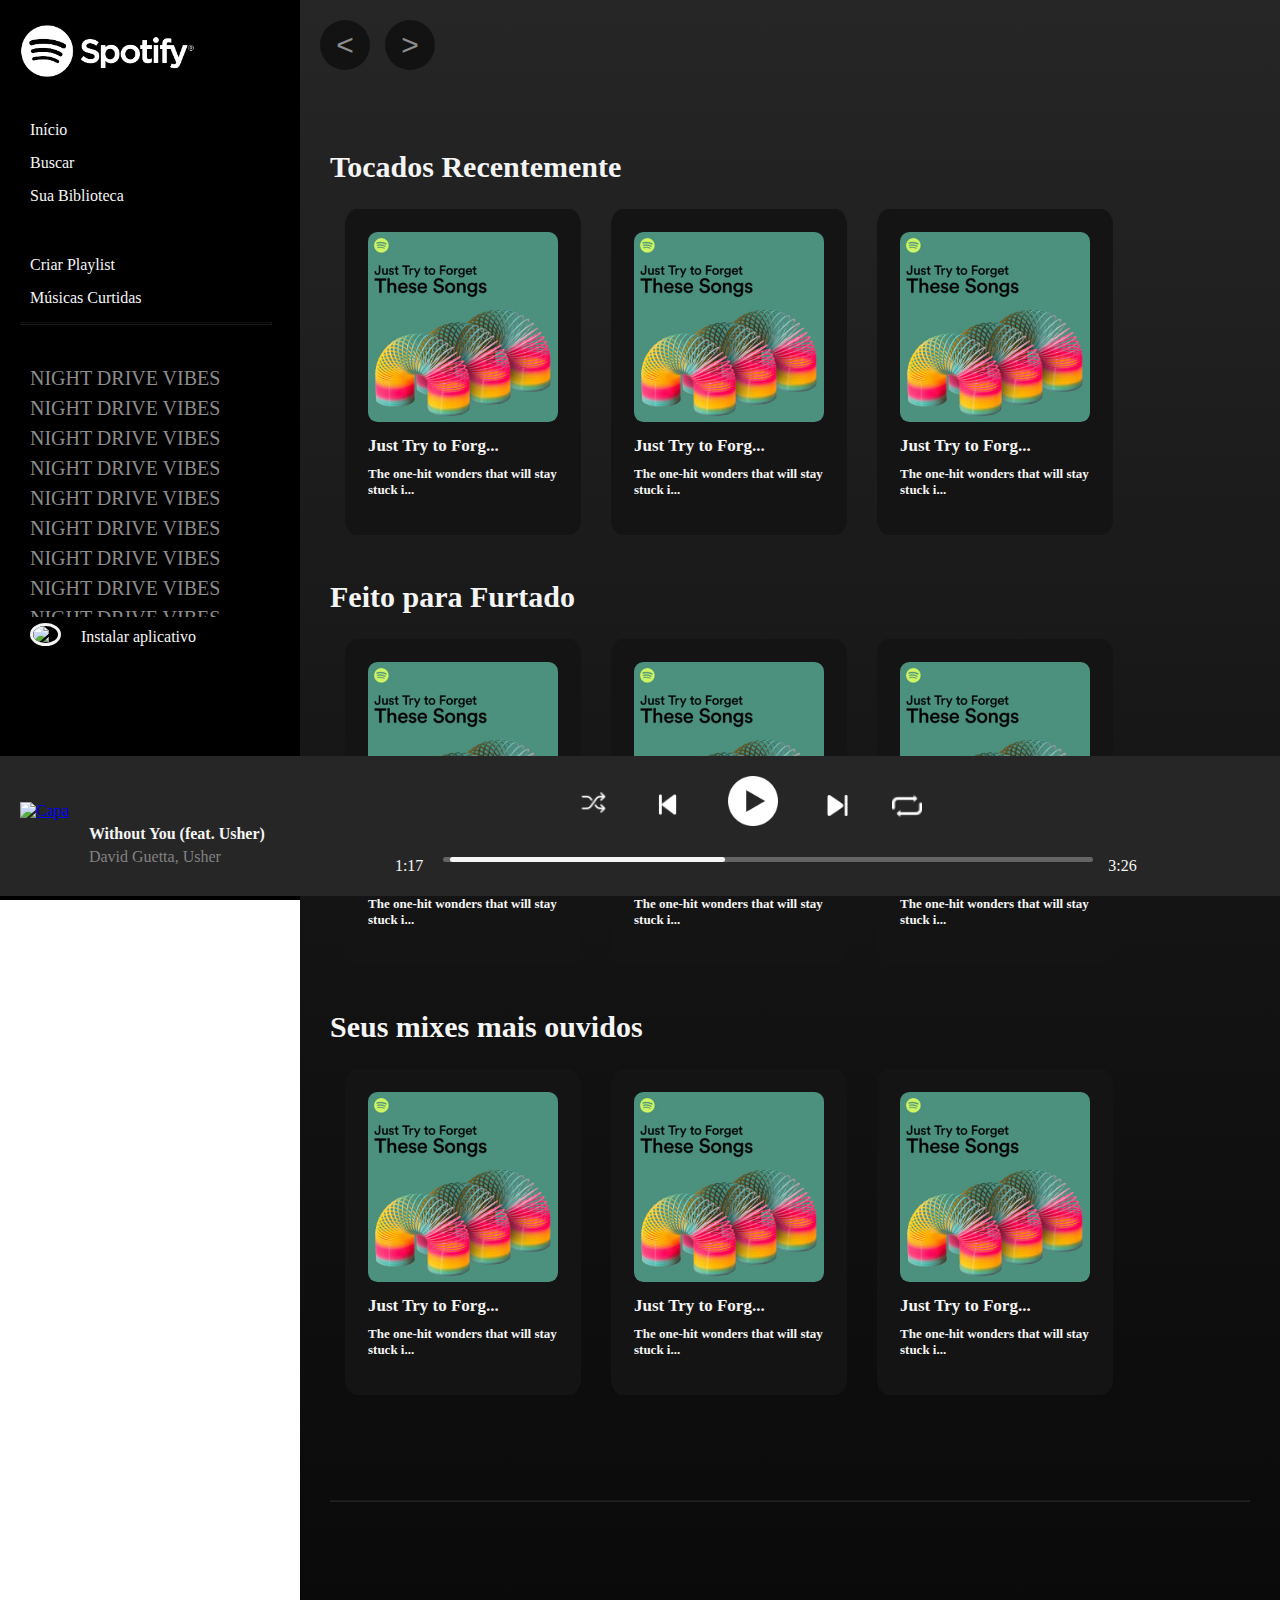
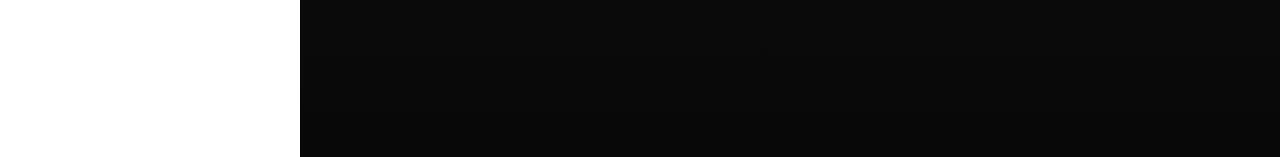
==== commit 5f462599: "alteração na barra de comandos" ====
--- a/SpotifyClone/Index.html
+++ b/SpotifyClone/Index.html
@@ -157,7 +157,7 @@
     </nav>
 </div>
 <footer>
-    <nav class="bar">
+<nav class="bar">
     <div class="music">
         <a href="#">
             <img src="img/Descobertas_da_Semana.png" alt="Capa">
@@ -170,15 +170,18 @@
     
     <div class="controls">
         <div class="comandos">
-            <a href="#" class="random"> <img src=""> </a>
-            <a href="#" class="voltar"> <img src=""> </a>
-            <a href="#" class="pausar"> <img src=""> </a>
-            <a href="#" class="avancar"> <img src=""> </a>
+            <a href="#" class="random"> <img src="img/random.png"> </a>
+            <a href="#" class="voltar"> <img src="img/back.png"> </a>
+            <a href="#" class="pausar"> <img src="img/play-button.png"> </a>
+            <a href="#" class="avancar"> <img src="img/next.png"> </a>
+            <a href="#" class="repetir"> <img src="img/replay.png"> </a>
         </div>
-        <p class="pleft">1:17</p>
-        <hr class="above">
-        <hr class="under">
-        <p class="pright">3:26</p>
+        <div class="barrinha">
+            <p>1:17</p>
+            <div class="above"></div>
+            <div class="under"></div>
+            <p>3:26</p>
+        </div>
     </div>
     
     <div class="icons">
--- a/SpotifyClone/css/Home.css
+++ b/SpotifyClone/css/Home.css
@@ -324,5 +324,79 @@
 footer .controls{
     display: flex;
     flex-direction: column;
-    margin-left: 80px;
+    margin-left: 130px;
+}
+
+footer .controls p{
+    color: whitesmoke;
+}
+
+footer .bar{
+    display: flex;
+    flex-direction: row;
+}
+
+footer .controls .barrinha{
+    display: flex;
+    flex-direction: row;
+    margin-top: 7px;
+}
+
+footer .controls .barrinha .under{
+    width: 650px;
+    height: 5px;
+    margin-left: 20px;
+    margin-right: 15px;
+    background-color: rgb(100, 100, 100);
+    border-radius: 20px;
+}
+
+footer .controls .barrinha .above{
+    width: 275px;
+    height: 5px;
+    background-color: whitesmoke;
+    margin-left: 55px;
+    position: absolute;
+    border-radius: 20px;
+}
+
+footer .controls .comandos .random img{
+    width: 27px;
+    margin-bottom: 10px;
+}
+
+footer .controls .comandos .voltar img{
+    width: 23px;
+    margin-left: 5px;
+    margin-bottom: 10px;
+}
+
+
+footer .controls .comandos .pausar img{
+    margin-left: 5px;
+    width: 50px;
+    animation: play ;
+}
+
+footer .controls .comandos .avancar img{
+    width: 21px;
+    margin-left: 5px;
+    margin-bottom: 10px;
+}
+
+footer .controls .comandos .repetir img{
+    width: 30px;
+    margin-bottom: 5px;
+}
+
+footer .controls .comandos{
+    margin-left: 165px;
+}
+
+footer .controls .comandos a{
+    text-decoration: none;
+}
+
+footer .controls .comandos a :hover{
+    transform: scale(1.2);
 }